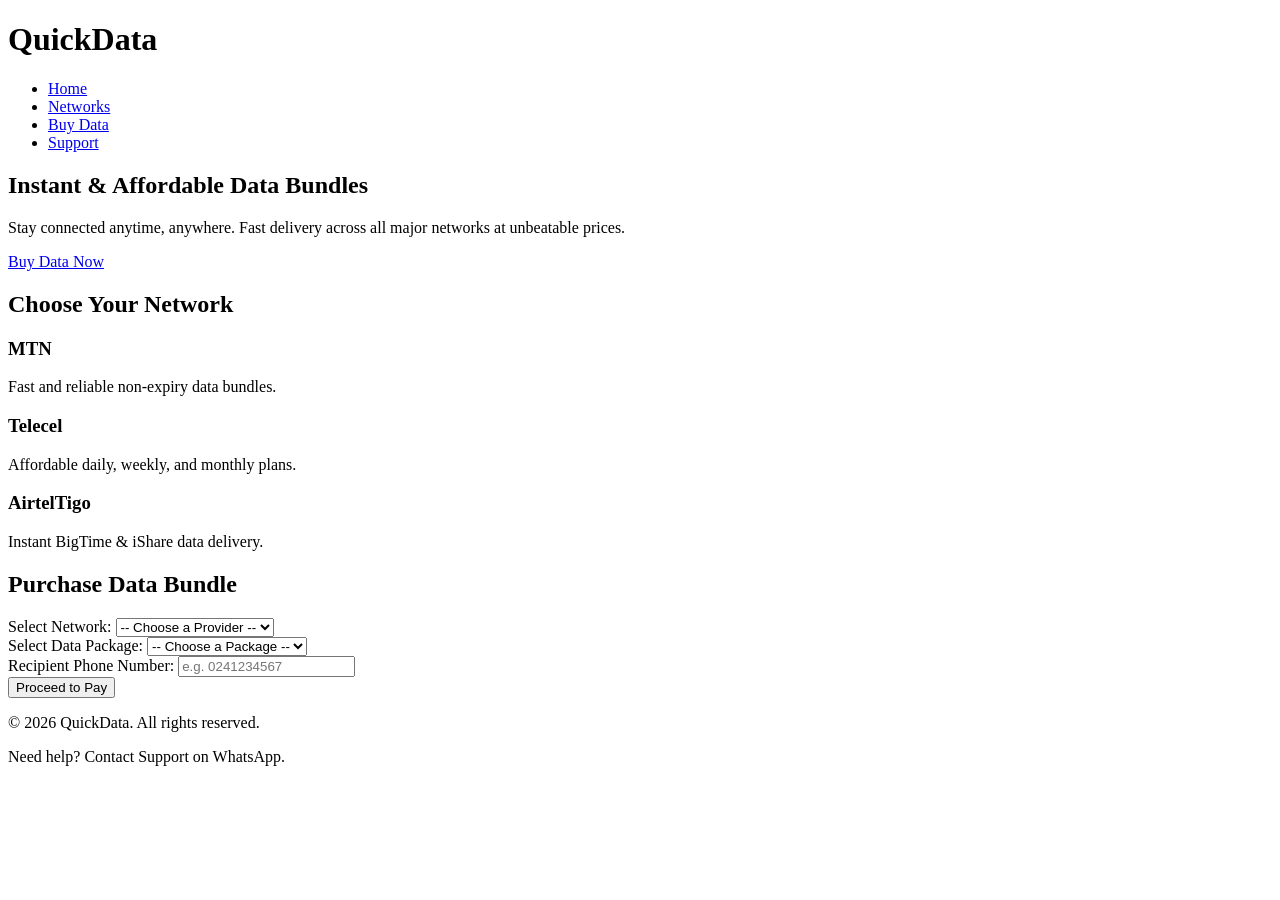
==== index.html @ 23720388 "Update and rename Index.html to index.html" ====
<!DOCTYPE html>
<html lang="en">
<head>
  <meta charset="UTF-8">
  <meta name="viewport" content="width=device-width, initial-scale=1.0">
  <title>Quick Data Bundle - Fast & Affordable Data</title>
  <!-- We will link our CSS file here in the next step -->
  <link rel="stylesheet" href="style.css">
</head>
<body>

  <!-- 1. HEADER & NAVIGATION -->
  <header>
    <div class="logo">
      <h1>QuickData</h1>
    </div>
    <nav aria-label="Main Navigation">
      <ul>
        <li><a href="#home">Home</a></li>
        <li><a href="#networks">Networks</a></li>
        <li><a href="#order">Buy Data</a></li>
        <li><a href="#contact">Support</a></li>
      </ul>
    </nav>
  </header>

  <!-- 2. MAIN CONTENT -->
  <main id="home">
    
    <!-- HERO SECTION -->
    <section class="hero">
      <h2>Instant & Affordable Data Bundles</h2>
      <p>Stay connected anytime, anywhere. Fast delivery across all major networks at unbeatable prices.</p>
      <a href="#order" class="cta-button">Buy Data Now</a>
    </section>
    <!-- 3. NETWORK CARDS SECTION -->
    <section id="networks" class="networks">
      <h2>Choose Your Network</h2>
      <div class="network-grid">
        
        <div class="card">
          <h3>MTN</h3>
          <p>Fast and reliable non-expiry data bundles.</p>
        </div>

        <div class="card">
          <h3>Telecel</h3>
          <p>Affordable daily, weekly, and monthly plans.</p>
        </div>

        <div class="card">
          <h3>AirtelTigo</h3>
          <p>Instant BigTime & iShare data delivery.</p>
        </div>

      </div>
    </section>

    <!-- 4. ORDER FORM SECTION -->
    <section id="order" class="order-section">
      <h2>Purchase Data Bundle</h2>
      <form action="#" method="POST">
        
        <div class="form-group">
          <label for="network-select">Select Network:</label>
          <select id="network-select" name="network" required>
            <option value="">-- Choose a Provider --</option>
            <option value="mtn">MTN</option>
            <option value="telecel">Telecel</option>
            <option value="airteltigo">AirtelTigo</option>
          </select>
        </div>

        <div class="form-group">
          <label for="bundle-select">Select Data Package:</label>
          <select id="bundle-select" name="bundle" required>
            <option value="">-- Choose a Package --</option>
            <option value="1gb">1 GB - GHS 6.00</option>
            <option value="2gb">2 GB - GHS 12.00</option>
            <option value="5gb">5 GB - GHS 28.00</option>
            <option value="10gb">10 GB - GHS 52.00</option>
          </select>
        </div>

        <div class="form-group">
          <label for="phone">Recipient Phone Number:</label>
          <input type="tel" id="phone" name="phone" placeholder="e.g. 0241234567" required>
        </div>

        <button type="submit" class="submit-btn">Proceed to Pay</button>
      </form>
    </section>

  </main>

  <!-- 5. FOOTER -->
  <footer id="contact">
    <p>&copy; 2026 QuickData. All rights reserved.</p>
    <p>Need help? Contact Support on WhatsApp.</p>
  </footer>

</body>
</html>

  </main>

</body>
</html>
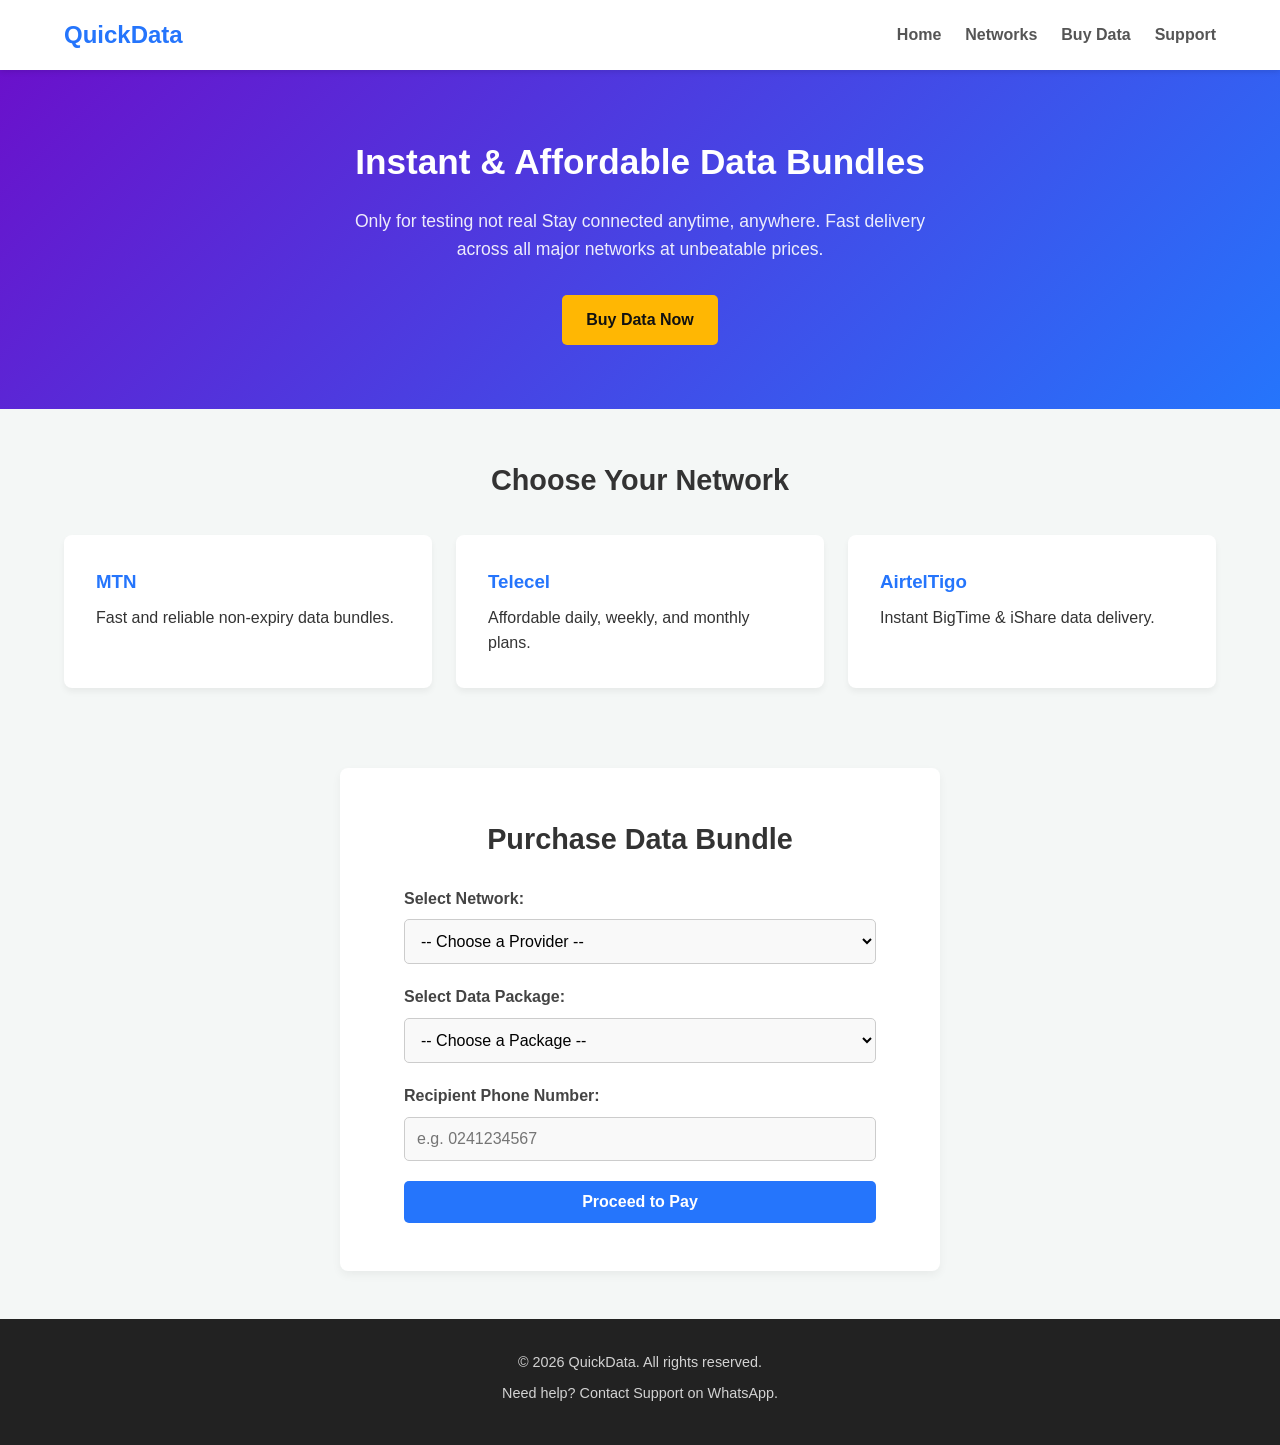
==== commit 6c2cffdd: "Update index.html" ====
--- a/index.html
+++ b/index.html
@@ -29,8 +29,8 @@
     
     <!-- HERO SECTION -->
     <section class="hero">
-      <h2>Instant & Affordable Data Bundles</h2>
-      <p>Stay connected anytime, anywhere. Fast delivery across all major networks at unbeatable prices.</p>
+      <h2>Instant & Affordable Data Bundles </h2>
+      <p>Only for testing not real Stay connected anytime, anywhere. Fast delivery across all major networks at unbeatable prices.</p>
       <a href="#order" class="cta-button">Buy Data Now</a>
     </section>
     <!-- 3. NETWORK CARDS SECTION -->
--- a/style.css
+++ b/style.css
@@ -0,0 +1,197 @@
+/* 1. Global Reset & Fonts */
+* {
+  margin: 0;
+  padding: 0;
+  box-sizing: border-box;
+  font-family: 'Segoe UI', Tahoma, Geneva, Verdana, sans-serif;
+}
+
+body {
+  background-color: #f4f7f6;
+  color: #333;
+  line-height: 1.6;
+}
+
+/* 2. Header & Navigation Styling */
+header {
+  background-color: #ffffff;
+  display: flex;
+  justify-content: space-between;
+  align-items: center;
+  padding: 1rem 5%;
+  box-shadow: 0 2px 5px rgba(0,0,0,0.1);
+  position: sticky;
+  top: 0;
+  z-index: 100;
+}
+
+header .logo h1 {
+  font-size: 1.5rem;
+  color: #2575fc;
+}
+
+header nav ul {
+  list-style: none;
+  display: flex;
+  gap: 1.5rem;
+}
+
+header nav ul li a {
+  text-decoration: none;
+  color: #555;
+  font-weight: 600;
+  transition: color 0.3s;
+}
+
+header nav ul li a:hover {
+  color: #2575fc;
+}
+
+/* 3. Hero Section Styling */
+.hero {
+  background: linear-gradient(135deg, #6a11cb 0%, #2575fc 100%);
+  color: white;
+  text-align: center;
+  padding: 4rem 2rem;
+}
+
+.hero h2 {
+  font-size: 2.2rem;
+  margin-bottom: 1rem;
+}
+
+.hero p {
+  font-size: 1.1rem;
+  max-width: 600px;
+  margin: 0 auto 2rem auto;
+  opacity: 0.9;
+}
+
+.cta-button {
+  display: inline-block;
+  background-color: #ffb703;
+  color: #111;
+  padding: 0.75rem 1.5rem;
+  border-radius: 5px;
+  text-decoration: none;
+  font-weight: bold;
+  transition: background 0.3s;
+}
+
+.cta-button:hover {
+  background-color: #fb8500;
+  color: white;
+}
+/* 4. Network Cards Grid Styling */
+.networks {
+  padding: 3rem 5%;
+  text-align: center;
+}
+
+.networks h2 {
+  font-size: 1.8rem;
+  margin-bottom: 2rem;
+  color: #333;
+}
+
+.network-grid {
+  display: grid;
+  grid-template-columns: repeat(auto-fit, minmax(250px, 1fr));
+  gap: 1.5rem;
+}
+
+.card {
+  background: white;
+  padding: 2rem;
+  border-radius: 8px;
+  box-shadow: 0 4px 6px rgba(0,0,0,0.05);
+  transition: transform 0.3s, box-shadow 0.3s;
+  text-align: left;
+}
+
+.card:hover {
+  transform: translateY(-5px);
+  box-shadow: 0 6px 12px rgba(0,0,0,0.1);
+}
+
+.card h3 {
+  color: #2575fc;
+  margin-bottom: 0.5rem;
+}
+
+/* 5. Order Form Section Styling */
+.order-section {
+  background-color: #ffffff;
+  padding: 3rem 5%;
+  max-width: 600px;
+  margin: 2rem auto;
+  border-radius: 8px;
+  box-shadow: 0 4px 10px rgba(0,0,0,0.05);
+}
+
+.order-section h2 {
+  text-align: center;
+  margin-bottom: 1.5rem;
+  font-size: 1.8rem;
+  color: #333;
+}
+
+.form-group {
+  margin-bottom: 1.25rem;
+}
+
+.form-group label {
+  display: block;
+  margin-bottom: 0.5rem;
+  font-weight: 600;
+  color: #444;
+}
+
+.form-group select,
+.form-group input {
+  width: 100%;
+  padding: 0.75rem;
+  border: 1px solid #ccc;
+  border-radius: 5px;
+  font-size: 1rem;
+  background-color: #f9f9f9;
+}
+
+.form-group select:focus,
+.form-group input:focus {
+  outline: none;
+  border-color: #2575fc;
+  background-color: #fff;
+}
+
+.submit-btn {
+  width: 100%;
+  background-color: #2575fc;
+  color: white;
+  padding: 0.75rem;
+  border: none;
+  border-radius: 5px;
+  font-size: 1rem;
+  font-weight: bold;
+  cursor: pointer;
+  transition: background 0.3s;
+}
+
+.submit-btn:hover {
+  background-color: #1a5db6;
+}
+
+/* 6. Footer Styling */
+footer {
+  background-color: #222;
+  color: #fff;
+  text-align: center;
+  padding: 2rem 1rem;
+  margin-top: 3rem;
+  font-size: 0.9rem;
+}
+
+footer p {
+  margin-bottom: 0.5rem;
+  opacity: 0.8;
+}
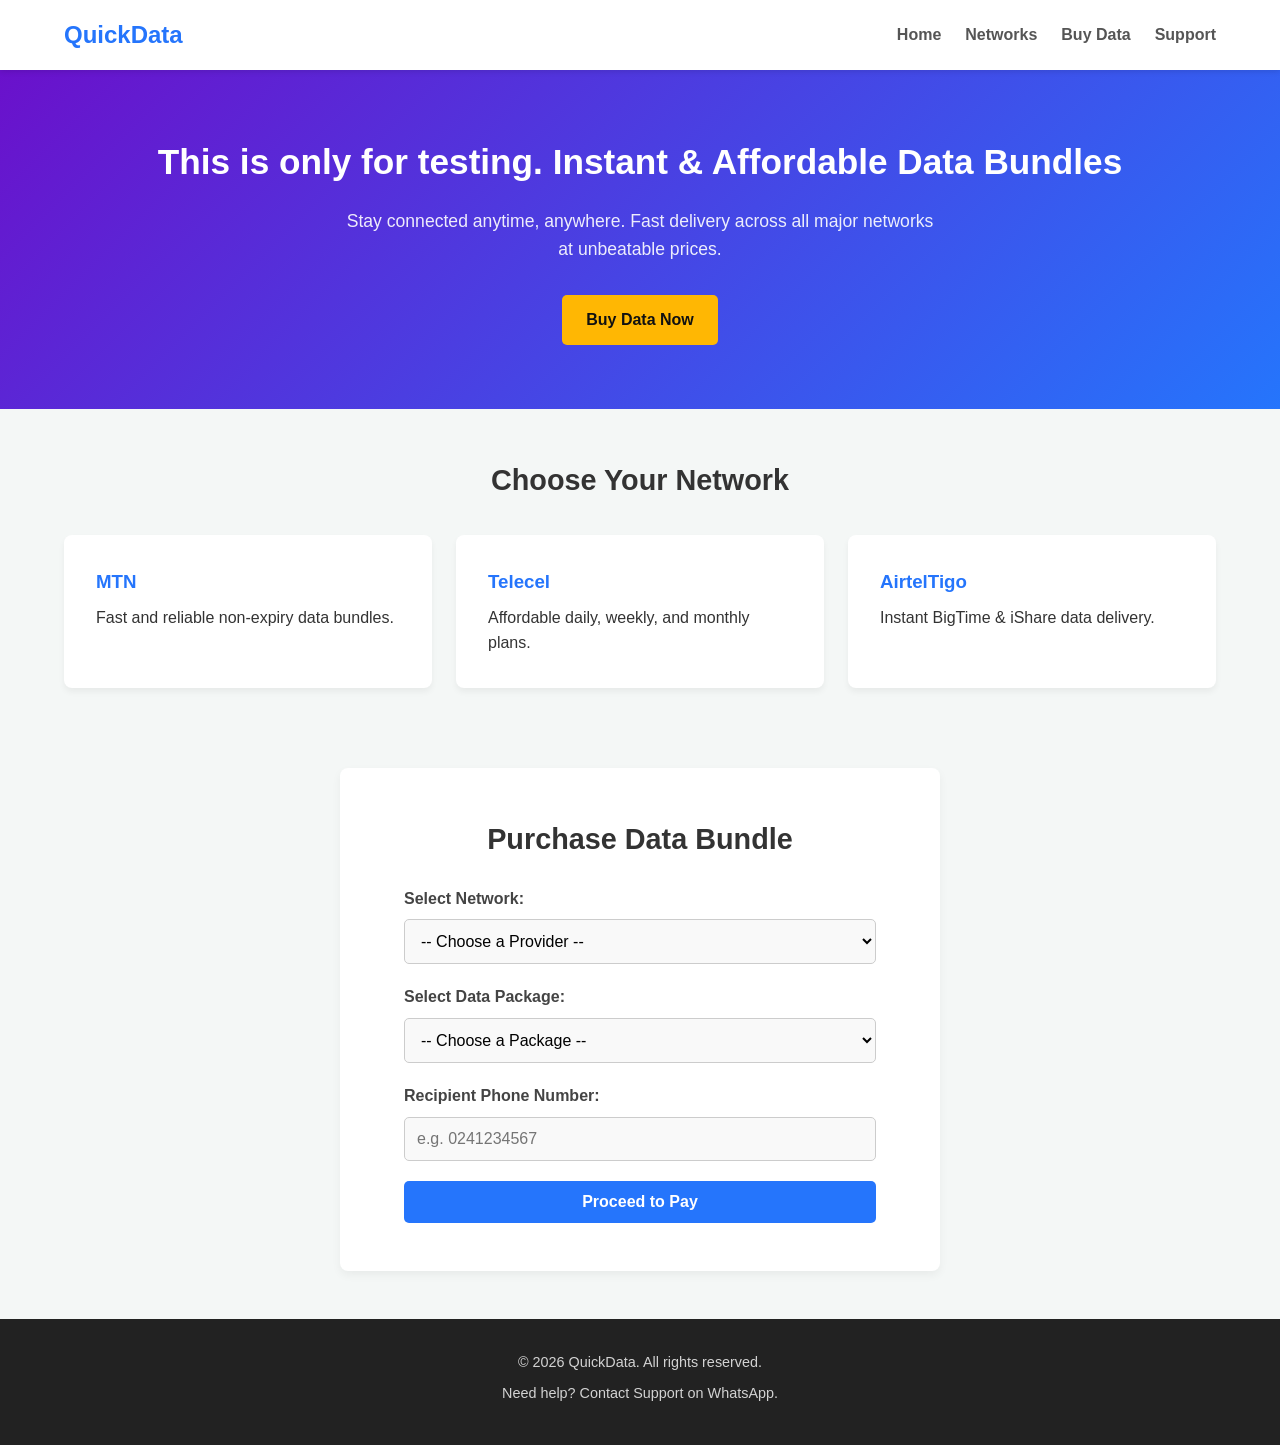
==== commit 39721fa7: "Update index.html" ====
--- a/index.html
+++ b/index.html
@@ -29,8 +29,8 @@
     
     <!-- HERO SECTION -->
     <section class="hero">
-      <h2>Instant & Affordable Data Bundles </h2>
-      <p>Only for testing not real Stay connected anytime, anywhere. Fast delivery across all major networks at unbeatable prices.</p>
+      <h2> This is only for testing. Instant & Affordable Data Bundles </h2>
+      <p> Stay connected anytime, anywhere. Fast delivery across all major networks at unbeatable prices.</p>
       <a href="#order" class="cta-button">Buy Data Now</a>
     </section>
     <!-- 3. NETWORK CARDS SECTION -->
